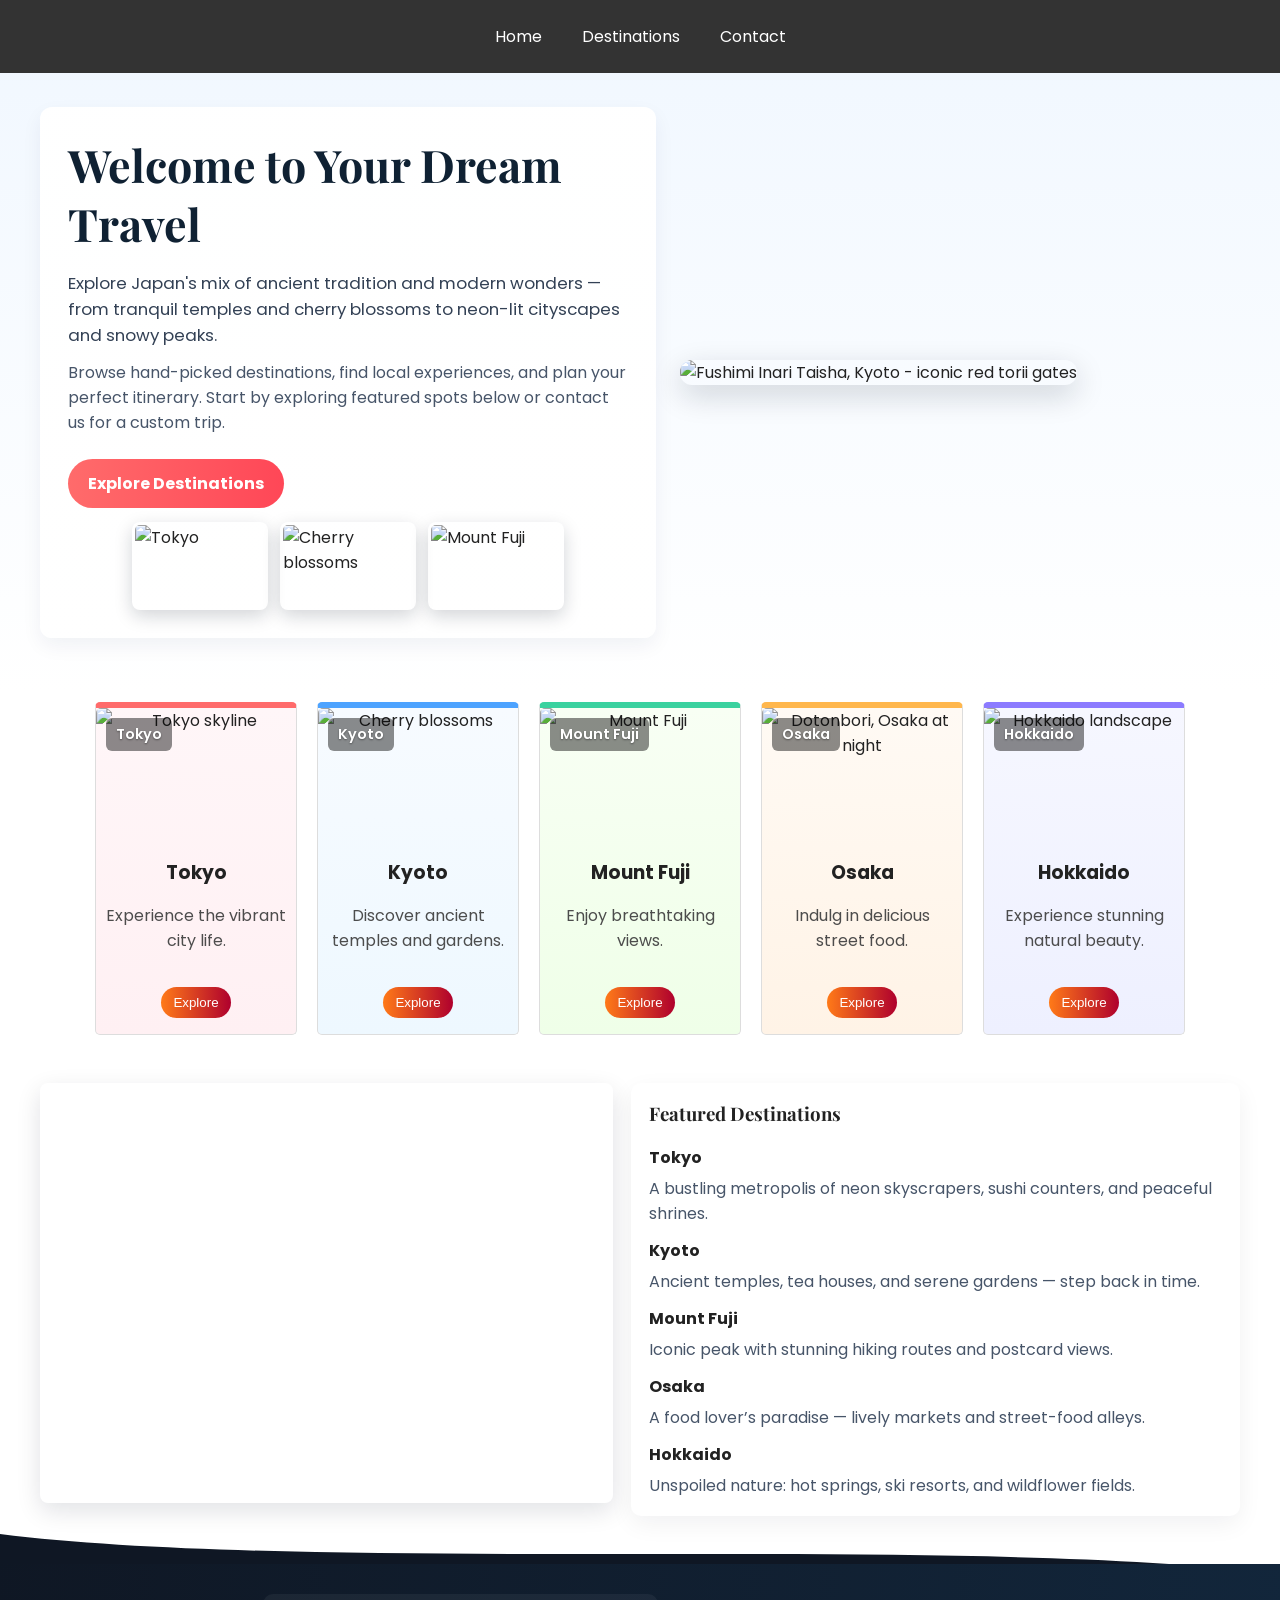
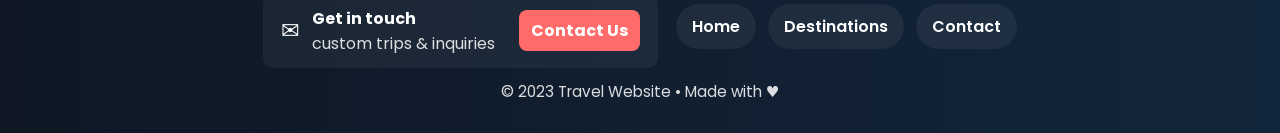
==== ICT ARIES/MIKAELLA AGSULIO/travel-website/index.html @ 9bd4080f "v1" ====
<!DOCTYPE html>
<html lang="en">
<head>
    <meta charset="UTF-8">
    <meta name="viewport" content="width=device-width, initial-scale=1.0">
    <title>Travel Website</title>
    <link href="https://fonts.googleapis.com/css2?family=Playfair+Display:wght@700;900&family=Poppins:wght@300;400;600&display=swap" rel="stylesheet">
    <style>
        html { scroll-behavior: smooth; }
        body {
            font-family: 'Poppins', system-ui, -apple-system, 'Segoe UI', Roboto, 'Helvetica Neue', Arial;
            margin: 0;
            padding: 0;
            display: flex;
            flex-direction: column;
            align-items: center;
            background: linear-gradient(180deg,#f0f7ff 0%, #ffffff 40%);
            color: #222;
        }
        nav {
            background-color: #333;
            width: 100%;
            padding: 10px;
            display: flex;
            justify-content: center;
        }
        nav a {
            color: white;
            padding: 14px 20px;
            text-decoration: none;
            text-align: center;
        }
        nav a:hover {
            background-color: #575757;
        }
        .hero {
            width: 100%;
            max-width: 1200px;
            display: flex;
            gap: 24px;
            align-items: center;
            justify-content: center;
            padding: 14px;
            margin: 20px;
        }
        .hero-image { flex: 1; }
        .hero-image img { width: 100%; height: 480px; object-fit: cover; border-radius: 12px; box-shadow: 0 10px 30px rgba(10,20,40,0.18); }
        .hero-content { flex: 1; background: linear-gradient(180deg, rgba(255,255,255,0.98), rgba(255,255,255,0.95)); padding: 28px; border-radius: 12px; box-shadow: 0 8px 20px rgba(20,40,80,0.06); }
        .hero-title { font-family: 'Playfair Display', serif; font-size: 2.8rem; margin: 0 0 8px 0; color: #0f2133 }
        .hero-lead { color:#334155; margin-bottom:12px; font-size:1.05rem }
        .hero-cta { display:inline-block; margin-top:12px; padding:12px 20px; background:linear-gradient(90deg,#ff6b6b,#ff4757); color:white; text-decoration:none; border-radius:999px; font-weight:700 }
        @keyframes fadeIn {
            from { opacity: 0; }
            to { opacity: 1; }
        }
        .destination-cards {
            display: flex;
            flex-wrap: wrap;
            justify-content: center;
            margin: 20px;
        }
        .card {
            background-color: #f9f9f9;
            border: 1px solid #ddd;
            border-radius: 5px;
            margin: 10px;
            width: 200px;
            text-align: center;
            transition: transform 0.2s;
            position: relative;
            overflow: hidden;
        }
        .card:hover {
            transform: scale(1.05);
        }
        .card img {
            width: 100%;
            height: 140px;
            object-fit: cover;
            border-top-left-radius: 5px;
            border-top-right-radius: 5px;
            display:block;
        }
        .card .label {
            position: absolute;
            top: 10px;
            left: 10px;
            background: rgba(0,0,0,0.45);
            color: #fff;
            padding: 6px 10px;
            border-radius: 6px;
            font-size: 0.9em;
            font-weight:600;
            text-shadow: 0 1px 2px rgba(0,0,0,0.4);
        }
        .card button {
            background: linear-gradient(90deg,#ff7a18,#af002d);
            color: white;
            border: none;
            padding: 8px 12px;
            margin: 12px 0 16px 0;
            border-radius: 20px;
            cursor: pointer;
            transition: transform .15s, box-shadow .15s;
        }
        .card button:hover { transform: translateY(-3px); box-shadow: 0 6px 18px rgba(175,0,45,0.2); }
        .card.tokyo { background: linear-gradient(180deg,#fff6f8,#fff0f3); border-top:6px solid #ff6b6b }
        .card.kyoto { background: linear-gradient(180deg,#f7fbff,#eef8ff); border-top:6px solid #4da3ff }
        .card.fuji { background: linear-gradient(180deg,#f8fff4,#efffe8); border-top:6px solid #3ad29f }
        .card.osaka { background: linear-gradient(180deg,#fffaf4,#fff3e6); border-top:6px solid #ffb74d }
        .card.hokkaido { background: linear-gradient(180deg,#f6f7ff,#eef0ff); border-top:6px solid #8c7bff }
        .card h3 { margin: 10px 0 6px 0 }
        .card p { color: #444; opacity:0.95; padding: 0 10px 6px 10px }
        .hero-gallery { display:flex; gap:12px; margin-top:14px; justify-content:center }
        .hero-gallery img { width:130px; height:82px; object-fit:cover; border-radius:8px; border:3px solid rgba(255,255,255,0.12); box-shadow:0 6px 18px rgba(10,20,40,0.18) }
        footer {
            background: linear-gradient(90deg,#0f1724 0%, #12263b 100%);
            color: white;
            text-align: center;
            padding: 30px 10px;
            width: 100%;
            margin-top: 30px;
            position: relative;
        }
        .footer-nav {
            display: flex;
            justify-content: center;
            gap: 12px;
            margin-bottom: 8px;
        }
        .footer-nav a {
            color: white;
            text-decoration: none;
            padding: 10px 16px;
            background: rgba(255,255,255,0.06);
            border-radius: 999px;
            font-weight: 600;
        }
        .footer-wave { display:block; width:100%; height:40px; margin-bottom:-40px }
        @media (max-width: 600px) {
            .destination-cards {
                flex-direction: column;
                align-items: center;
            }
        }
    </style>
</head>
<body>
    <nav>
        <a href="#home">Home</a>
        <a href="#destinations">Destinations</a>
        <a href="contact.html">Contact</a>
    </nav>
    <div class="hero" id="home">
        <div class="hero-content">
            <h1 class="hero-title">Welcome to Your Dream Travel</h1>
            <p class="hero-lead">Explore Japan's mix of ancient tradition and modern wonders — from tranquil temples and cherry blossoms to neon-lit cityscapes and snowy peaks.</p>
            <p style="margin:0 0 12px 0; color:#475569;">Browse hand-picked destinations, find local experiences, and plan your perfect itinerary. Start by exploring featured spots below or contact us for a custom trip.</p>
            <a class="hero-cta" href="#destinations">Explore Destinations</a>
            <div class="hero-gallery" aria-hidden="true">
                <img src="https://www.faroway.ai/_next/image?url=https%3A%2F%2Fjcnephijkxgtprsutgsf.supabase.co%2Fstorage%2Fv1%2Fobject%2Fpublic%2Fimages%2Fdestinations%2Ftokyo-photo-1540959733332-eab4deabeeaf.jpg&w=3840&q=75" alt="Tokyo">
                <img src="https://avgtravels.com/nz/wp-content/uploads/sites/3/Cherry-Blossoms-Japan-AVG-Travels-scaled.jpg" alt="Cherry blossoms">
                <img src="https://images.unsplash.com/photo-1501785888041-af3ef285b470?auto=format&fit=crop&w=800&q=60" alt="Mount Fuji">
            </div>
        </div>
        <div class="hero-image" aria-hidden="false">
            <img src="https://images.unsplash.com/photo-1505761671935-60b3a7427bad?auto=format&fit=crop&w=1400&q=80" alt="Fushimi Inari Taisha, Kyoto - iconic red torii gates">
        </div>
    </div>
    <div class="destination-cards" id="destinations">
        <div class="card tokyo">
            <img src="https://images.unsplash.com/photo-1508896694512-7a2f6d8b2dff?auto=format&fit=crop&w=1600&q=80" alt="Tokyo skyline">
            <div class="label">Tokyo</div>
            <h3>Tokyo</h3>
            <p>Experience the vibrant city life.</p>
            <button>Explore</button>
        </div>
        <div class="card kyoto">
            <img src="https://images.unsplash.com/photo-1526481280698-2e0b1f7b0f1e?auto=format&fit=crop&w=1600&q=80" alt="Cherry blossoms">
            <div class="label">Kyoto</div>
            <h3>Kyoto</h3>
            <p>Discover ancient temples and gardens.</p>
            <button>Explore</button>
        </div>
        <div class="card fuji">
            <img src="https://images.unsplash.com/photo-1501785888041-af3ef285b470?auto=format&fit=crop&w=1600&q=80" alt="Mount Fuji">
            <div class="label">Mount Fuji</div>
            <h3>Mount Fuji</h3>
            <p>Enjoy breathtaking views.</p>
            <button>Explore</button>
        </div>
        <div class="card osaka">
            <img src="https://images.unsplash.com/photo-1494526585095-c41746248156?auto=format&fit=crop&w=1600&q=80" alt="Dotonbori, Osaka at night">
            <div class="label">Osaka</div>
            <h3>Osaka</h3>
            <p>Indulg in delicious street food.</p>
            <button>Explore</button>
        </div>
        <div class="card hokkaido">
            <img src="https://images.unsplash.com/photo-1542417196-24c6c26f1b6f?auto=format&fit=crop&w=1600&q=80" alt="Hokkaido landscape">
            <div class="label">Hokkaido</div>
            <h3>Hokkaido</h3>
            <p>Experience stunning natural beauty.</p>
            <button>Explore</button>
        </div>
    </div>
    <section class="map-panel" style="width:100%; max-width:1200px; margin:18px; display:flex; gap:18px; align-items:flex-start;">
        <div style="flex:1; min-width:280px;">
            <iframe src="https://www.google.com/maps/embed?pb=!1m18!1m12!1m3!1d3151.835434509123!2d144.9537353153165!3d-37.81627997975154!2m3!1f0!2f0!3f0!3m2!1i1024!2i768!4f13.1!3m3!1m2!1s0x6ad642af0f11b1f3%3A0x5045675218ceed0!2sMelbourne%20Australia!5e0!3m2!1sen!2sus!4v1616161616161!5m2!1sen!2sus" width="100%" height="420" style="border:0; border-radius:8px; box-shadow:0 8px 24px rgba(10,20,40,0.12)" allowfullscreen="" loading="lazy"></iframe>
        </div>
        <aside style="flex:1; min-width:260px; background:white; padding:18px; border-radius:10px; box-shadow:0 8px 24px rgba(10,20,40,0.06);">
            <h3 style="margin-top:0; font-family:'Playfair Display', serif;">Featured Destinations</h3>
            <div style="margin-top:8px;">
                <strong>Tokyo</strong>
                <p style="margin:6px 0 12px 0; color:#475569">A bustling metropolis of neon skyscrapers, sushi counters, and peaceful shrines.</p>
                <strong>Kyoto</strong>
                <p style="margin:6px 0 12px 0; color:#475569">Ancient temples, tea houses, and serene gardens — step back in time.</p>
                <strong>Mount Fuji</strong>
                <p style="margin:6px 0 12px 0; color:#475569">Iconic peak with stunning hiking routes and postcard views.</p>
                <strong>Osaka</strong>
                <p style="margin:6px 0 12px 0; color:#475569">A food lover’s paradise — lively markets and street-food alleys.</p>
                <strong>Hokkaido</strong>
                <p style="margin:6px 0 0 0; color:#475569">Unspoiled nature: hot springs, ski resorts, and wildflower fields.</p>
            </div>
        </aside>
    </section>
    <svg class="footer-wave" viewBox="0 0 1200 100" preserveAspectRatio="none"><path d="M0,0 C300,100 900,0 1200,100 L1200,100 L0,100 Z" fill="#0f1724"/></svg>
    <footer>
        <div style="display:flex; justify-content:center; gap:18px; align-items:center; flex-wrap:wrap;">
            <div style="background:rgba(255,255,255,0.05); padding:12px 18px; border-radius:10px; display:flex; gap:12px; align-items:center;">
                <div style="font-size:22px;">✉️</div>
                <div style="text-align:left">
                    <div style="font-weight:700">Get in touch</div>
                    <div style="opacity:0.85">custom trips & inquiries</div>
                </div>
                <a href="contact.html" style="margin-left:12px; padding:8px 12px; background:#ff6b6b; color:white; border-radius:8px; text-decoration:none; font-weight:700">Contact Us</a>
            </div>
            <div class="footer-nav">
                <a href="#home">Home</a>
                <a href="#destinations">Destinations</a>
                <a href="contact.html">Contact</a>
            </div>
        </div>
        <div style="opacity:0.85; font-size:0.95em; margin-top:12px">&copy; 2023 Travel Website • Made with ♥</div>
    </footer>
</body>
</html>
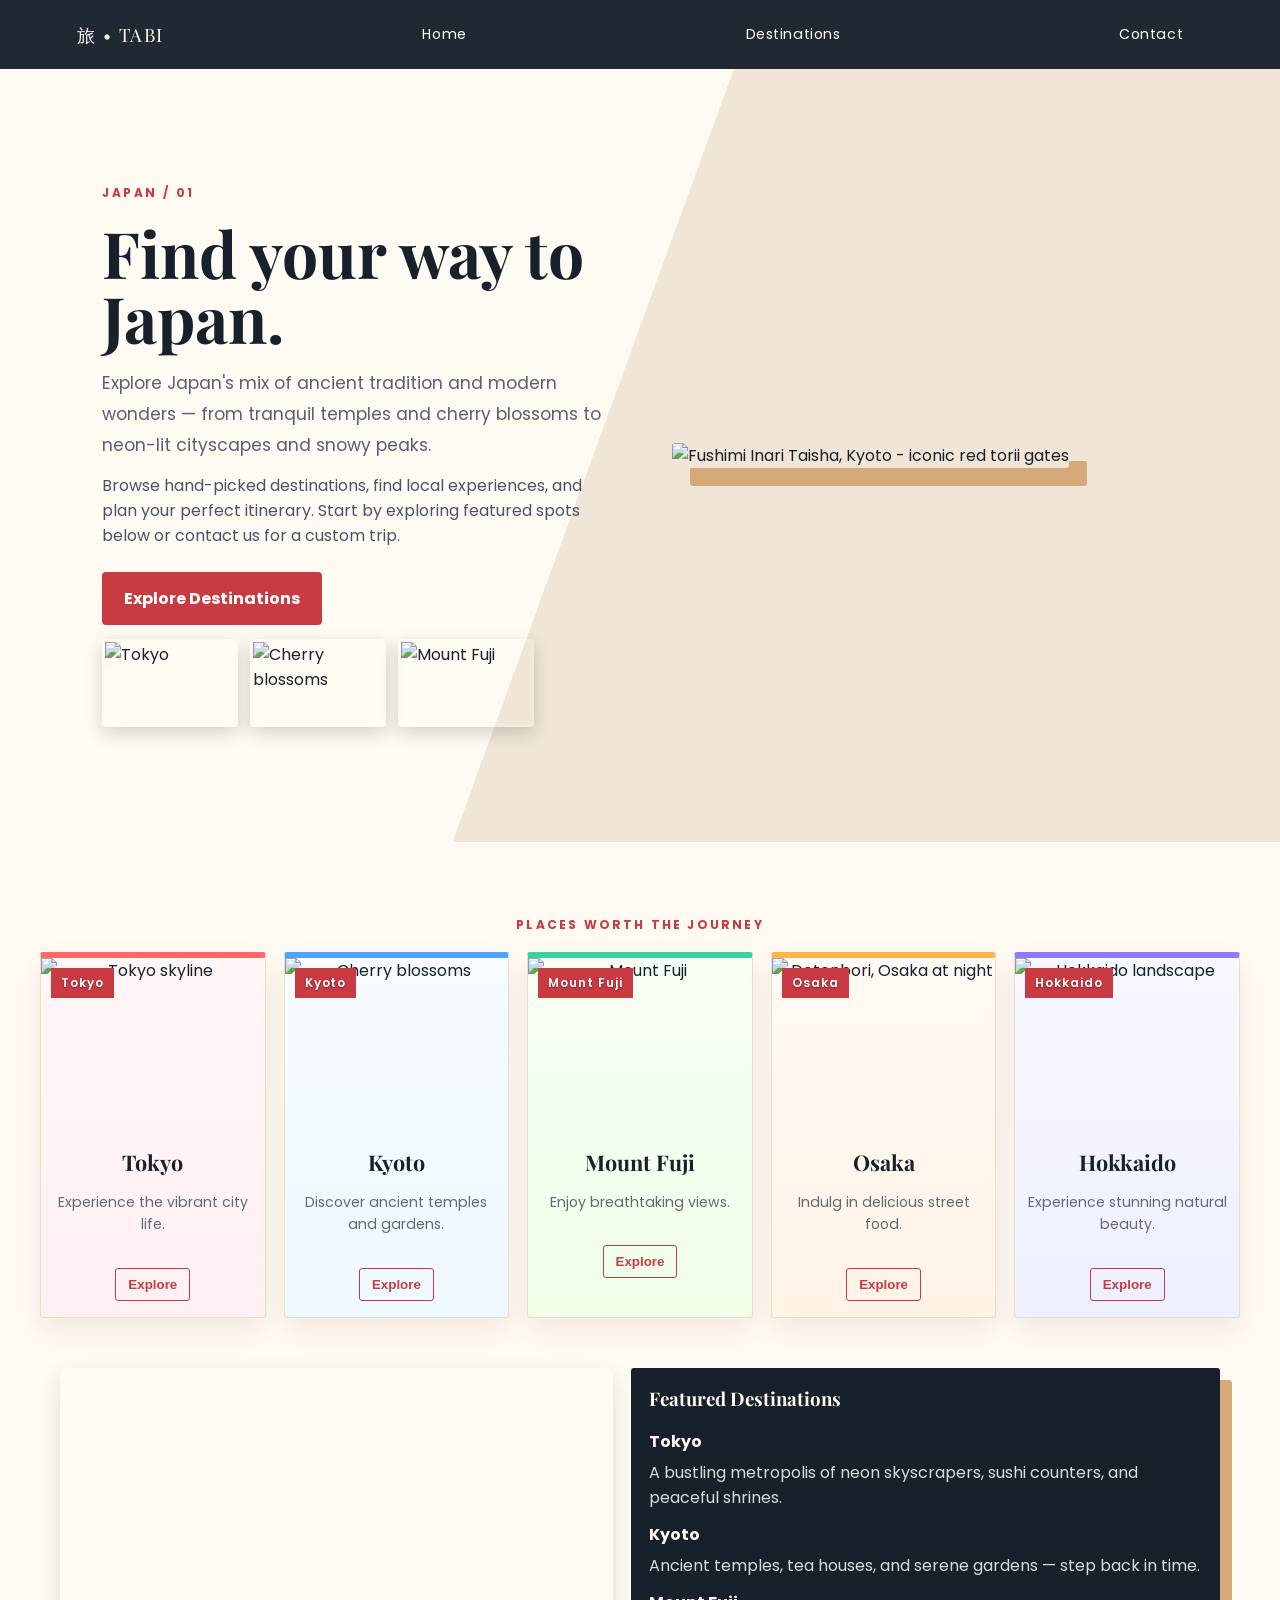
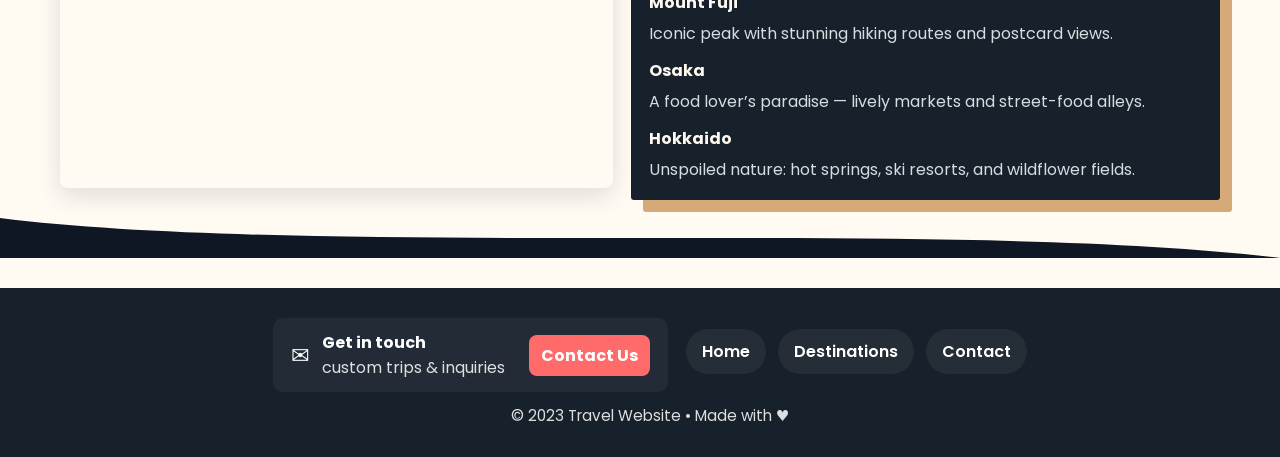
==== commit 94a0afc3: "v2" ====
--- a/ICT ARIES/MIKAELLA AGSULIO/travel-website/index.html
+++ b/ICT ARIES/MIKAELLA AGSULIO/travel-website/index.html
@@ -143,6 +143,78 @@
                 align-items: center;
             }
         }
+        :root {
+            --ink: #17212b;
+            --muted: #59636e;
+            --red: #c83b43;
+            --deep-red: #8f2633;
+            --cream: #fffaf2;
+            --paper: #fffdf9;
+        }
+        body {
+            align-items: stretch;
+            background: var(--cream);
+            color: var(--ink);
+        }
+        nav {
+            align-items: center;
+            justify-content: space-between;
+            box-sizing: border-box;
+            background: rgba(23, 33, 43, .96);
+            padding: 10px clamp(20px, 6vw, 88px);
+            position: sticky;
+            top: 0;
+            z-index: 5;
+        }
+        nav::before {
+            content: '旅  •  TABI';
+            color: #fff8ef;
+            font-family: 'Playfair Display', serif;
+            font-size: 1.15rem;
+            letter-spacing: .08em;
+        }
+        nav a { border-radius: 4px; font-size: .88rem; letter-spacing: .04em; }
+        nav a:hover { background: var(--red); }
+        .hero {
+            max-width: none;
+            box-sizing: border-box;
+            gap: clamp(24px, 5vw, 76px);
+            margin: 0;
+            padding: clamp(56px, 9vw, 116px) clamp(20px, 8vw, 120px);
+            background: linear-gradient(110deg, #fffaf2 0%, #fffaf2 47%, #f0e5d6 47%, #f0e5d6 100%);
+        }
+        .hero-content { max-width: 550px; padding: 0; background: transparent; box-shadow: none; }
+        .hero-content::before { content: 'JAPAN / 01'; display: block; color: var(--red); font-size: .75rem; font-weight: 700; letter-spacing: .2em; margin-bottom: 18px; }
+        .hero-title { color: var(--ink); font-size: clamp(2.5rem, 5vw, 5rem); line-height: 1.02; }
+        .hero-lead { color: var(--muted); font-size: 1.08rem; line-height: 1.8; }
+        .hero-cta { background: var(--red); border-radius: 4px; padding: 14px 22px; }
+        .hero-cta:hover { background: var(--deep-red); }
+        .hero-image img { height: clamp(340px, 52vw, 580px); border-radius: 3px; box-shadow: 18px 18px 0 #d6aa78; }
+        .hero-gallery { justify-content: flex-start; }
+        .hero-gallery img { border-radius: 3px; filter: saturate(.82); }
+        .destination-cards { max-width: 1200px; align-self: center; width: calc(100% - 40px); margin: 74px auto 32px; gap: 18px; }
+        .destination-cards::before { content: 'PLACES WORTH THE JOURNEY'; width: 100%; color: var(--red); font-size: .76rem; font-weight: 700; letter-spacing: .18em; text-align: center; }
+        .card { flex: 1 1 180px; width: auto; margin: 0; background: var(--paper); border: 1px solid #eadfce; border-top: 4px solid var(--red); border-radius: 3px; box-shadow: 0 12px 30px rgba(67, 44, 25, .08); }
+        .card:hover { transform: translateY(-8px); }
+        .card img { height: 180px; border-radius: 0; }
+        .card .label { background: var(--red); border-radius: 0; font-size: .75rem; letter-spacing: .08em; }
+        .card h3 { color: var(--ink); font-family: 'Playfair Display', serif; font-size: 1.35rem; }
+        .card p { color: var(--muted); font-size: .88rem; line-height: 1.6; }
+        .card button { background: transparent; color: var(--red); border: 1px solid var(--red); border-radius: 3px; font-weight: 700; }
+        .card button:hover { color: white; background: var(--red); box-shadow: none; }
+        .map-panel { align-self: center; box-sizing: border-box; padding: 0 20px; }
+        .map-panel aside { background: #17212b !important; color: #fff8ef; border-radius: 3px !important; box-shadow: 12px 12px 0 #d6aa78 !important; }
+        .map-panel aside p { color: #d6dce0 !important; }
+        footer { margin-top: 70px; background: var(--ink); }
+        @media (max-width: 760px) {
+            nav { justify-content: center; flex-wrap: wrap; }
+            nav::before { width: 100%; text-align: center; margin-bottom: 4px; }
+            nav a { padding: 10px 9px; }
+            .hero { display: flex; flex-direction: column-reverse; align-items: stretch; background: var(--cream); }
+            .hero-image img { height: 360px; box-shadow: 10px 10px 0 #d6aa78; }
+            .map-panel { flex-direction: column; }
+            .map-panel > div, .map-panel aside { width: 100%; min-width: 0 !important; }
+        }
     </style>
 </head>
 <body>
@@ -153,7 +225,7 @@
     </nav>
     <div class="hero" id="home">
         <div class="hero-content">
-            <h1 class="hero-title">Welcome to Your Dream Travel</h1>
+            <h1 class="hero-title">Find your way to Japan.</h1>
             <p class="hero-lead">Explore Japan's mix of ancient tradition and modern wonders — from tranquil temples and cherry blossoms to neon-lit cityscapes and snowy peaks.</p>
             <p style="margin:0 0 12px 0; color:#475569;">Browse hand-picked destinations, find local experiences, and plan your perfect itinerary. Start by exploring featured spots below or contact us for a custom trip.</p>
             <a class="hero-cta" href="#destinations">Explore Destinations</a>
@@ -206,7 +278,7 @@
     </div>
     <section class="map-panel" style="width:100%; max-width:1200px; margin:18px; display:flex; gap:18px; align-items:flex-start;">
         <div style="flex:1; min-width:280px;">
-            <iframe src="https://www.google.com/maps/embed?pb=!1m18!1m12!1m3!1d3151.835434509123!2d144.9537353153165!3d-37.81627997975154!2m3!1f0!2f0!3f0!3m2!1i1024!2i768!4f13.1!3m3!1m2!1s0x6ad642af0f11b1f3%3A0x5045675218ceed0!2sMelbourne%20Australia!5e0!3m2!1sen!2sus!4v1616161616161!5m2!1sen!2sus" width="100%" height="420" style="border:0; border-radius:8px; box-shadow:0 8px 24px rgba(10,20,40,0.12)" allowfullscreen="" loading="lazy"></iframe>
+            <iframe src="https://www.google.com/maps?q=Japan&output=embed" width="100%" height="420" style="border:0; border-radius:8px; box-shadow:0 8px 24px rgba(10,20,40,0.12)" allowfullscreen="" loading="lazy" title="Map of Japan"></iframe>
         </div>
         <aside style="flex:1; min-width:260px; background:white; padding:18px; border-radius:10px; box-shadow:0 8px 24px rgba(10,20,40,0.06);">
             <h3 style="margin-top:0; font-family:'Playfair Display', serif;">Featured Destinations</h3>
